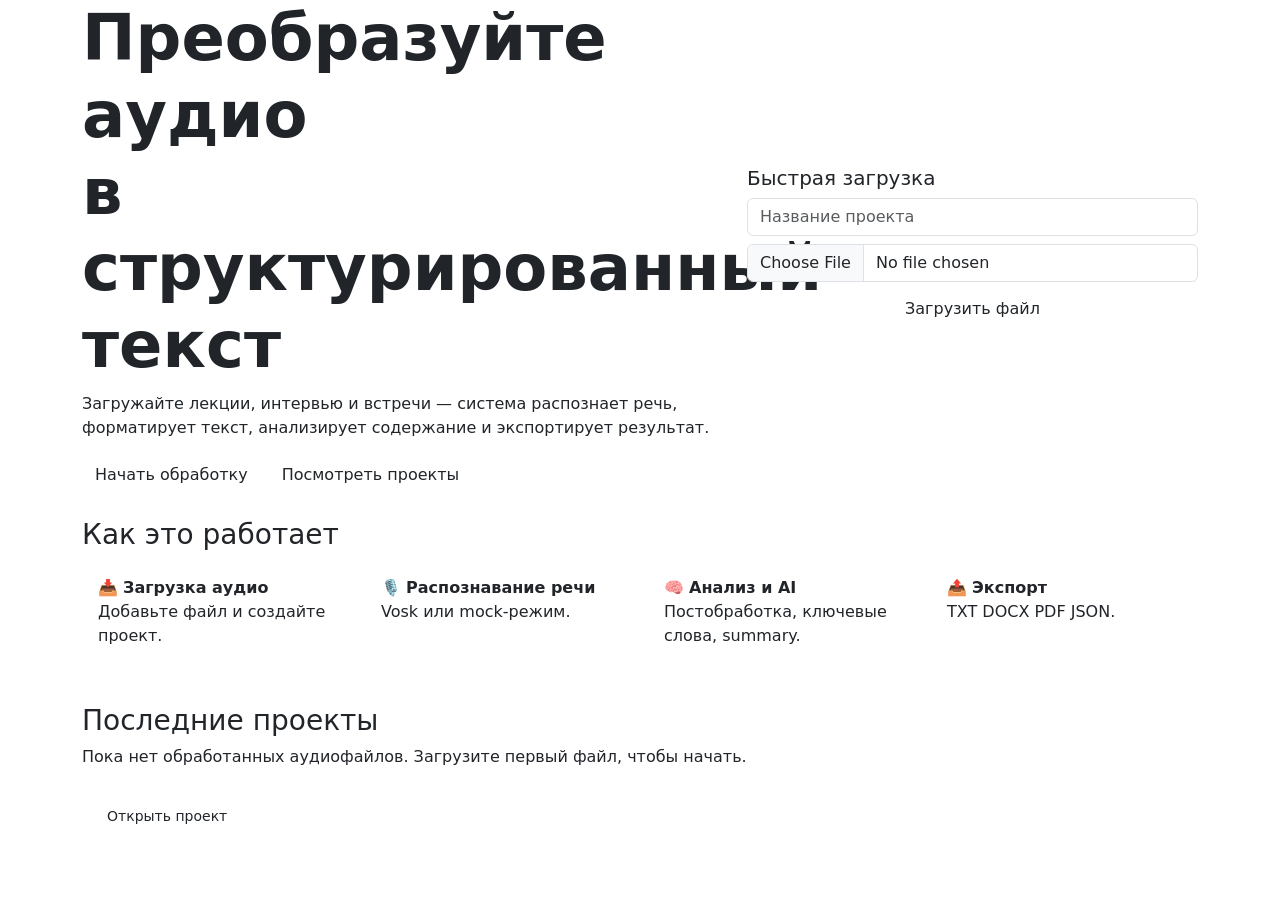
==== src/main/resources/templates/index.html @ 97df2389 "Merge remote-tracking branch 'refs/remotes/origin/codex/implement-ui/ux-improvements-in-repository' " ====
<!doctype html><html xmlns:th='http://www.thymeleaf.org' lang='ru'><head><meta charset='UTF-8'><title>AudioText Analyzer</title><link href='https://cdn.jsdelivr.net/npm/bootstrap@5.3.3/dist/css/bootstrap.min.css' rel='stylesheet'><link href='/css/app.css' rel='stylesheet'></head><body><div th:replace='~{fragments/navbar :: navbar}'></div><main class='container page-shell'><section class='hero-section'><div class='row g-4 align-items-center'><div class='col-lg-7'><h1 class='display-3 fw-bold'>Преобразуйте аудио<br><span class='decorative-word'>в структурированный текст</span></h1><p>Загружайте лекции, интервью и встречи — система распознает речь, форматирует текст, анализирует содержание и экспортирует результат.</p><a href='/workspace' class='btn btn-pink pill-button me-2'>Начать обработку</a><a href='/projects' class='btn btn-soft pill-button'>Посмотреть проекты</a></div><div class='col-lg-5'><div class='hero-card upload-card'><h5>Быстрая загрузка</h5><form method='post' action='/upload' enctype='multipart/form-data'><input name='title' class='form-control mb-2' placeholder='Название проекта' required><input type='file' name='file' class='form-control mb-2' required><button class='btn btn-navy pill-button w-100'>Загрузить файл</button></form></div></div></div></section><section class='mt-4'><h3>Как это работает</h3><div class='row g-3'><div class='col-md-3'><div class='feature-card p-3'>📥 <b>Загрузка аудио</b><p class='text-muted-custom'>Добавьте файл и создайте проект.</p></div></div><div class='col-md-3'><div class='feature-card p-3'>🎙 <b>Распознавание речи</b><p class='text-muted-custom'>Vosk или mock-режим.</p></div></div><div class='col-md-3'><div class='feature-card p-3'>🧠 <b>Анализ и AI</b><p class='text-muted-custom'>Постобработка, ключевые слова, summary.</p></div></div><div class='col-md-3'><div class='feature-card p-3'>📤 <b>Экспорт</b><p class='text-muted-custom'>TXT DOCX PDF JSON.</p></div></div></div></section><section class='mt-4'><h3>Последние проекты</h3><div th:if='${#lists.isEmpty(recentProjects)}' class='empty-state'>Пока нет обработанных аудиофайлов. Загрузите первый файл, чтобы начать.</div><div class='row g-3' th:if='${!#lists.isEmpty(recentProjects)}'><div class='col-md-4' th:each='p:${recentProjects}'><div class='soft-card p-3'><h6 th:text='${p.title}'></h6><p class='text-muted-custom' th:text='${p.originalFileName}'></p><a th:href='@{/projects/{id}(id=${p.id})}' class='btn btn-soft btn-sm'>Открыть проект</a></div></div></div></section></main><div th:replace='~{fragments/footer :: footer}'></div><script src='https://cdn.jsdelivr.net/npm/bootstrap@5.3.3/dist/js/bootstrap.bundle.min.js'></script></body></html>
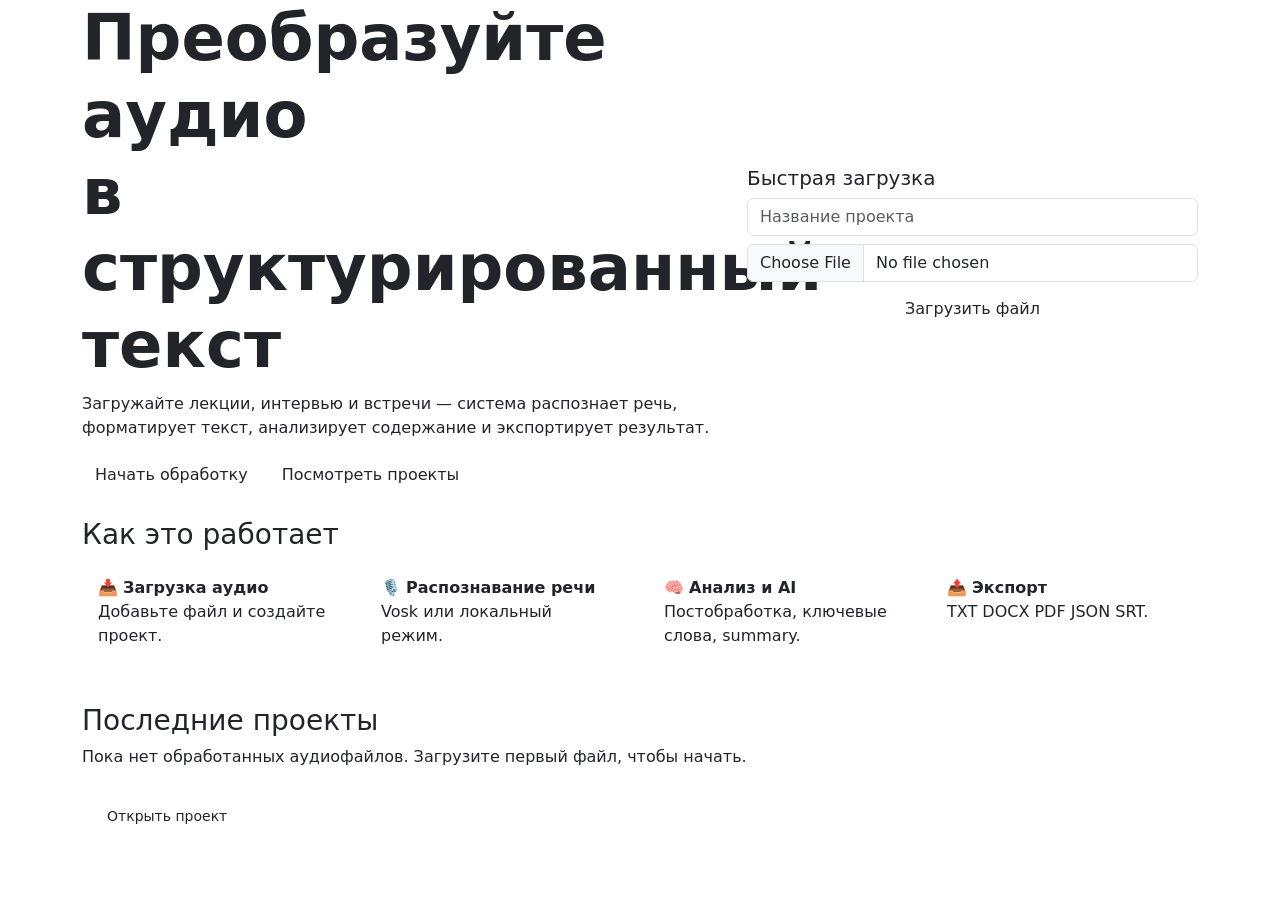
==== commit 5036a64a: "Merge remote-tracking branch 'refs/remotes/origin/codex/implement-gigachat-integration-and-ui-update" ====
--- a/src/main/resources/templates/index.html
+++ b/src/main/resources/templates/index.html
@@ -1 +1 @@
-<!doctype html><html xmlns:th='http://www.thymeleaf.org' lang='ru'><head><meta charset='UTF-8'><title>AudioText Analyzer</title><link href='https://cdn.jsdelivr.net/npm/bootstrap@5.3.3/dist/css/bootstrap.min.css' rel='stylesheet'><link href='/css/app.css' rel='stylesheet'></head><body><div th:replace='~{fragments/navbar :: navbar}'></div><main class='container page-shell'><section class='hero-section'><div class='row g-4 align-items-center'><div class='col-lg-7'><h1 class='display-3 fw-bold'>Преобразуйте аудио<br><span class='decorative-word'>в структурированный текст</span></h1><p>Загружайте лекции, интервью и встречи — система распознает речь, форматирует текст, анализирует содержание и экспортирует результат.</p><a href='/workspace' class='btn btn-pink pill-button me-2'>Начать обработку</a><a href='/projects' class='btn btn-soft pill-button'>Посмотреть проекты</a></div><div class='col-lg-5'><div class='hero-card upload-card'><h5>Быстрая загрузка</h5><form method='post' action='/upload' enctype='multipart/form-data'><input name='title' class='form-control mb-2' placeholder='Название проекта' required><input type='file' name='file' class='form-control mb-2' required><button class='btn btn-navy pill-button w-100'>Загрузить файл</button></form></div></div></div></section><section class='mt-4'><h3>Как это работает</h3><div class='row g-3'><div class='col-md-3'><div class='feature-card p-3'>📥 <b>Загрузка аудио</b><p class='text-muted-custom'>Добавьте файл и создайте проект.</p></div></div><div class='col-md-3'><div class='feature-card p-3'>🎙 <b>Распознавание речи</b><p class='text-muted-custom'>Vosk или mock-режим.</p></div></div><div class='col-md-3'><div class='feature-card p-3'>🧠 <b>Анализ и AI</b><p class='text-muted-custom'>Постобработка, ключевые слова, summary.</p></div></div><div class='col-md-3'><div class='feature-card p-3'>📤 <b>Экспорт</b><p class='text-muted-custom'>TXT DOCX PDF JSON.</p></div></div></div></section><section class='mt-4'><h3>Последние проекты</h3><div th:if='${#lists.isEmpty(recentProjects)}' class='empty-state'>Пока нет обработанных аудиофайлов. Загрузите первый файл, чтобы начать.</div><div class='row g-3' th:if='${!#lists.isEmpty(recentProjects)}'><div class='col-md-4' th:each='p:${recentProjects}'><div class='soft-card p-3'><h6 th:text='${p.title}'></h6><p class='text-muted-custom' th:text='${p.originalFileName}'></p><a th:href='@{/projects/{id}(id=${p.id})}' class='btn btn-soft btn-sm'>Открыть проект</a></div></div></div></section></main><div th:replace='~{fragments/footer :: footer}'></div><script src='https://cdn.jsdelivr.net/npm/bootstrap@5.3.3/dist/js/bootstrap.bundle.min.js'></script></body></html>
+<!doctype html><html xmlns:th='http://www.thymeleaf.org' lang='ru'><head><meta charset='UTF-8'><title>AudioText Analyzer</title><link href='https://cdn.jsdelivr.net/npm/bootstrap@5.3.3/dist/css/bootstrap.min.css' rel='stylesheet'><link href='/css/app.css' rel='stylesheet'></head><body><div th:replace='~{fragments/navbar :: navbar}'></div><main class='container page-shell'><section class='hero-section'><div class='row g-4 align-items-center'><div class='col-lg-7'><h1 class='display-3 fw-bold'>Преобразуйте аудио<br><span class='decorative-word'>в структурированный текст</span></h1><p>Загружайте лекции, интервью и встречи — система распознает речь, форматирует текст, анализирует содержание и экспортирует результат.</p><a href='/workspace' class='btn btn-pink pill-button me-2'>Начать обработку</a><a href='/projects' class='btn btn-soft pill-button'>Посмотреть проекты</a></div><div class='col-lg-5'><div class='hero-card upload-card'><h5>Быстрая загрузка</h5><form method='post' action='/upload' enctype='multipart/form-data'><input name='title' class='form-control mb-2' placeholder='Название проекта' required><input type='file' name='file' class='form-control mb-2' required><button class='btn btn-navy pill-button w-100'>Загрузить файл</button></form></div></div></div></section><section class='mt-4'><h3>Как это работает</h3><div class='row g-3'><div class='col-md-3'><div class='feature-card p-3'>📥 <b>Загрузка аудио</b><p class='text-muted-custom'>Добавьте файл и создайте проект.</p></div></div><div class='col-md-3'><div class='feature-card p-3'>🎙 <b>Распознавание речи</b><p class='text-muted-custom'>Vosk или локальный режим.</p></div></div><div class='col-md-3'><div class='feature-card p-3'>🧠 <b>Анализ и AI</b><p class='text-muted-custom'>Постобработка, ключевые слова, summary.</p></div></div><div class='col-md-3'><div class='feature-card p-3'>📤 <b>Экспорт</b><p class='text-muted-custom'>TXT DOCX PDF JSON SRT.</p></div></div></div></section><section class='mt-4'><h3>Последние проекты</h3><div th:if='${#lists.isEmpty(recentProjects)}' class='empty-state'>Пока нет обработанных аудиофайлов. Загрузите первый файл, чтобы начать.</div><div class='row g-3' th:if='${!#lists.isEmpty(recentProjects)}'><div class='col-md-4' th:each='p:${recentProjects}'><div class='soft-card p-3'><h6 th:text='${p.title}'></h6><p class='text-muted-custom' th:text='${p.originalFileName}'></p><a th:href='@{/projects/{id}(id=${p.id})}' class='btn btn-soft btn-sm'>Открыть проект</a></div></div></div></section></main><script src='https://cdn.jsdelivr.net/npm/bootstrap@5.3.3/dist/js/bootstrap.bundle.min.js'></script></body></html>
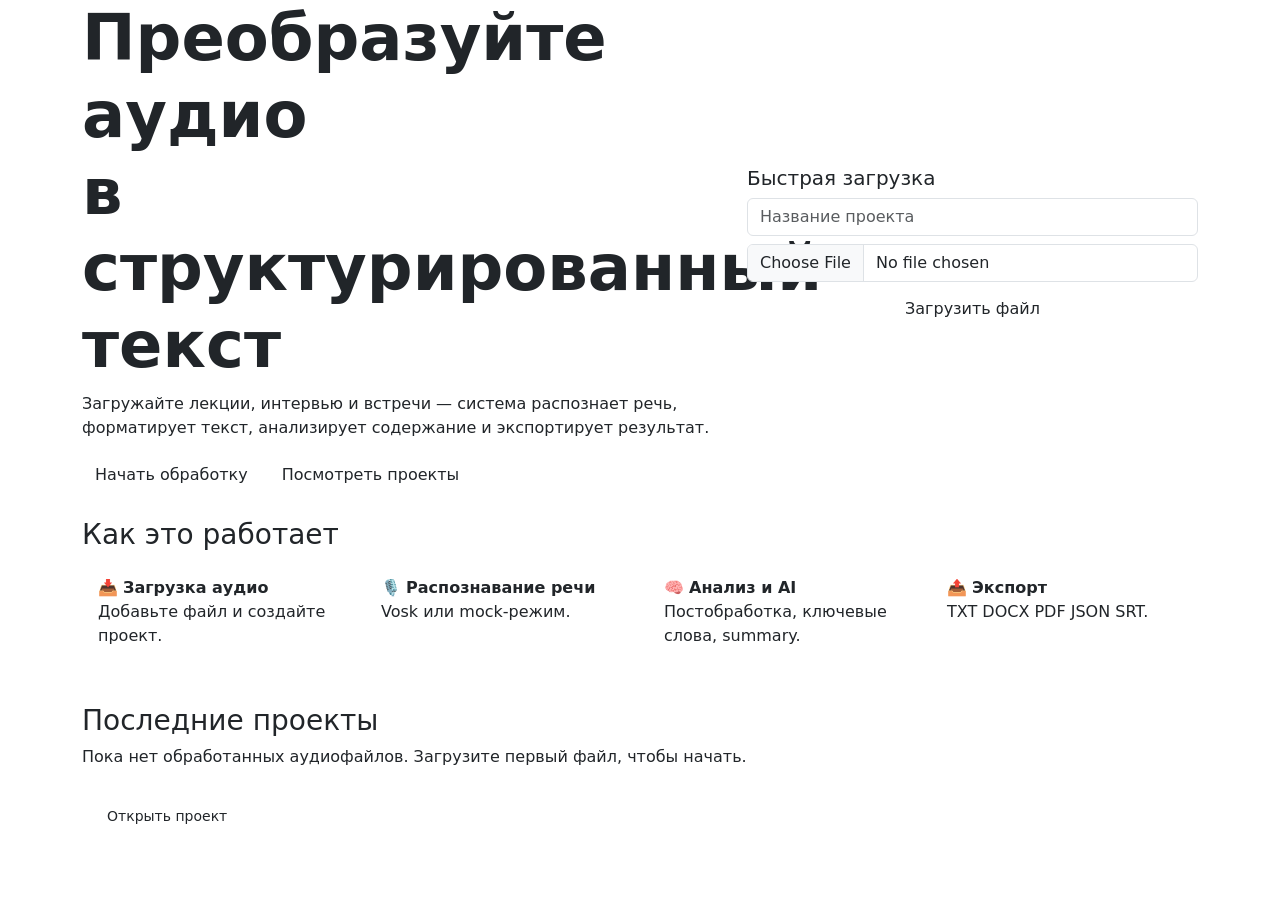
==== commit aed9fbbc: "Implement real Vosk transcription pipeline with word/segment extraction" ====
--- a/src/main/resources/templates/index.html
+++ b/src/main/resources/templates/index.html
@@ -1 +1 @@
-<!doctype html><html xmlns:th='http://www.thymeleaf.org' lang='ru'><head><meta charset='UTF-8'><title>AudioText Analyzer</title><link href='https://cdn.jsdelivr.net/npm/bootstrap@5.3.3/dist/css/bootstrap.min.css' rel='stylesheet'><link href='/css/app.css' rel='stylesheet'></head><body><div th:replace='~{fragments/navbar :: navbar}'></div><main class='container page-shell'><section class='hero-section'><div class='row g-4 align-items-center'><div class='col-lg-7'><h1 class='display-3 fw-bold'>Преобразуйте аудио<br><span class='decorative-word'>в структурированный текст</span></h1><p>Загружайте лекции, интервью и встречи — система распознает речь, форматирует текст, анализирует содержание и экспортирует результат.</p><a href='/workspace' class='btn btn-pink pill-button me-2'>Начать обработку</a><a href='/projects' class='btn btn-soft pill-button'>Посмотреть проекты</a></div><div class='col-lg-5'><div class='hero-card upload-card'><h5>Быстрая загрузка</h5><form method='post' action='/upload' enctype='multipart/form-data'><input name='title' class='form-control mb-2' placeholder='Название проекта' required><input type='file' name='file' class='form-control mb-2' required><button class='btn btn-navy pill-button w-100'>Загрузить файл</button></form></div></div></div></section><section class='mt-4'><h3>Как это работает</h3><div class='row g-3'><div class='col-md-3'><div class='feature-card p-3'>📥 <b>Загрузка аудио</b><p class='text-muted-custom'>Добавьте файл и создайте проект.</p></div></div><div class='col-md-3'><div class='feature-card p-3'>🎙 <b>Распознавание речи</b><p class='text-muted-custom'>Vosk или локальный режим.</p></div></div><div class='col-md-3'><div class='feature-card p-3'>🧠 <b>Анализ и AI</b><p class='text-muted-custom'>Постобработка, ключевые слова, summary.</p></div></div><div class='col-md-3'><div class='feature-card p-3'>📤 <b>Экспорт</b><p class='text-muted-custom'>TXT DOCX PDF JSON SRT.</p></div></div></div></section><section class='mt-4'><h3>Последние проекты</h3><div th:if='${#lists.isEmpty(recentProjects)}' class='empty-state'>Пока нет обработанных аудиофайлов. Загрузите первый файл, чтобы начать.</div><div class='row g-3' th:if='${!#lists.isEmpty(recentProjects)}'><div class='col-md-4' th:each='p:${recentProjects}'><div class='soft-card p-3'><h6 th:text='${p.title}'></h6><p class='text-muted-custom' th:text='${p.originalFileName}'></p><a th:href='@{/projects/{id}(id=${p.id})}' class='btn btn-soft btn-sm'>Открыть проект</a></div></div></div></section></main><script src='https://cdn.jsdelivr.net/npm/bootstrap@5.3.3/dist/js/bootstrap.bundle.min.js'></script></body></html>
+<!doctype html><html xmlns:th='http://www.thymeleaf.org' lang='ru'><head><meta charset='UTF-8'><title>AudioText Analyzer</title><link href='https://cdn.jsdelivr.net/npm/bootstrap@5.3.3/dist/css/bootstrap.min.css' rel='stylesheet'><link href='/css/app.css' rel='stylesheet'></head><body><div th:replace='fragments/navbar :: navbar'></div><main class='container page-shell'><section class='hero-section'><div class='row g-4 align-items-center'><div class='col-lg-7'><h1 class='display-3 fw-bold'>Преобразуйте аудио<br><span class='decorative-word'>в структурированный текст</span></h1><p>Загружайте лекции, интервью и встречи — система распознает речь, форматирует текст, анализирует содержание и экспортирует результат.</p><a href='/workspace' class='btn btn-pink pill-button me-2'>Начать обработку</a><a href='/projects' class='btn btn-soft pill-button'>Посмотреть проекты</a></div><div class='col-lg-5'><div class='hero-card upload-card'><h5>Быстрая загрузка</h5><form method='post' action='/upload' enctype='multipart/form-data'><input name='title' class='form-control mb-2' placeholder='Название проекта' required><input type='file' name='file' class='form-control mb-2' required><button class='btn btn-navy pill-button w-100'>Загрузить файл</button></form></div></div></div></section><section class='mt-4'><h3>Как это работает</h3><div class='row g-3'><div class='col-md-3'><div class='feature-card p-3'>📥 <b>Загрузка аудио</b><p class='text-muted-custom'>Добавьте файл и создайте проект.</p></div></div><div class='col-md-3'><div class='feature-card p-3'>🎙 <b>Распознавание речи</b><p class='text-muted-custom'>Vosk или mock-режим.</p></div></div><div class='col-md-3'><div class='feature-card p-3'>🧠 <b>Анализ и AI</b><p class='text-muted-custom'>Постобработка, ключевые слова, summary.</p></div></div><div class='col-md-3'><div class='feature-card p-3'>📤 <b>Экспорт</b><p class='text-muted-custom'>TXT DOCX PDF JSON SRT.</p></div></div></div></section><section class='mt-4'><h3>Последние проекты</h3><div th:if='${#lists.isEmpty(recentProjects)}' class='empty-state'>Пока нет обработанных аудиофайлов. Загрузите первый файл, чтобы начать.</div><div class='row g-3' th:if='${!#lists.isEmpty(recentProjects)}'><div class='col-md-4' th:each='p:${recentProjects}'><div class='soft-card p-3'><h6 th:text='${p.title}'></h6><p class='text-muted-custom' th:text='${p.originalFileName}'></p><a th:href='@{/projects/{id}(id=${p.id})}' class='btn btn-soft btn-sm'>Открыть проект</a></div></div></div></section></main><div th:replace='fragments/footer :: footer'></div><script src='https://cdn.jsdelivr.net/npm/bootstrap@5.3.3/dist/js/bootstrap.bundle.min.js'></script></body></html>
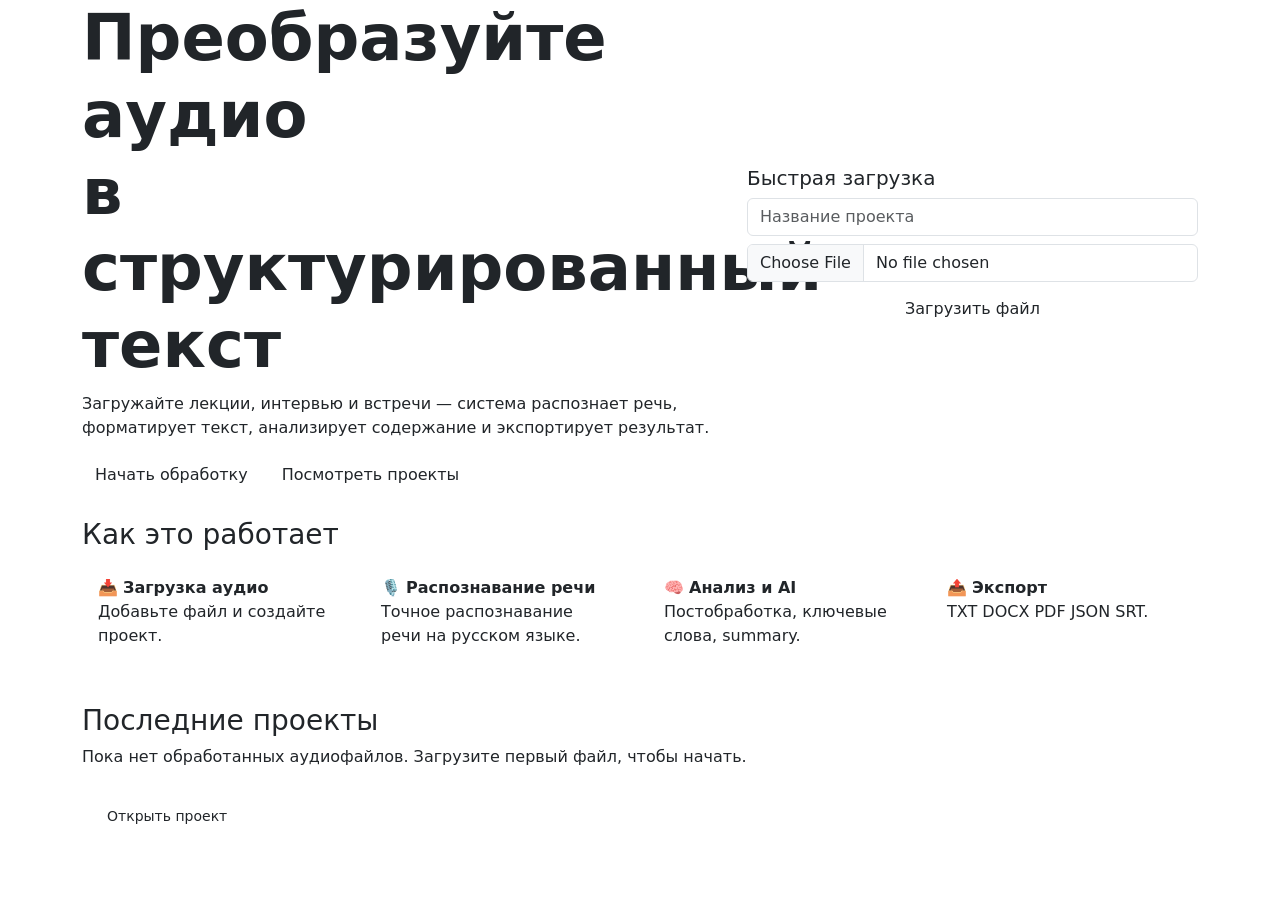
==== commit d0a1dbb5: "Polish UI flows, help content, processing indicators, and duration-aware analytics" ====
--- a/src/main/resources/templates/index.html
+++ b/src/main/resources/templates/index.html
@@ -1 +1 @@
-<!doctype html><html xmlns:th='http://www.thymeleaf.org' lang='ru'><head><meta charset='UTF-8'><title>AudioText Analyzer</title><link href='https://cdn.jsdelivr.net/npm/bootstrap@5.3.3/dist/css/bootstrap.min.css' rel='stylesheet'><link href='/css/app.css' rel='stylesheet'></head><body><div th:replace='fragments/navbar :: navbar'></div><main class='container page-shell'><section class='hero-section'><div class='row g-4 align-items-center'><div class='col-lg-7'><h1 class='display-3 fw-bold'>Преобразуйте аудио<br><span class='decorative-word'>в структурированный текст</span></h1><p>Загружайте лекции, интервью и встречи — система распознает речь, форматирует текст, анализирует содержание и экспортирует результат.</p><a href='/workspace' class='btn btn-pink pill-button me-2'>Начать обработку</a><a href='/projects' class='btn btn-soft pill-button'>Посмотреть проекты</a></div><div class='col-lg-5'><div class='hero-card upload-card'><h5>Быстрая загрузка</h5><form method='post' action='/upload' enctype='multipart/form-data'><input name='title' class='form-control mb-2' placeholder='Название проекта' required><input type='file' name='file' class='form-control mb-2' required><button class='btn btn-navy pill-button w-100'>Загрузить файл</button></form></div></div></div></section><section class='mt-4'><h3>Как это работает</h3><div class='row g-3'><div class='col-md-3'><div class='feature-card p-3'>📥 <b>Загрузка аудио</b><p class='text-muted-custom'>Добавьте файл и создайте проект.</p></div></div><div class='col-md-3'><div class='feature-card p-3'>🎙 <b>Распознавание речи</b><p class='text-muted-custom'>Vosk или mock-режим.</p></div></div><div class='col-md-3'><div class='feature-card p-3'>🧠 <b>Анализ и AI</b><p class='text-muted-custom'>Постобработка, ключевые слова, summary.</p></div></div><div class='col-md-3'><div class='feature-card p-3'>📤 <b>Экспорт</b><p class='text-muted-custom'>TXT DOCX PDF JSON SRT.</p></div></div></div></section><section class='mt-4'><h3>Последние проекты</h3><div th:if='${#lists.isEmpty(recentProjects)}' class='empty-state'>Пока нет обработанных аудиофайлов. Загрузите первый файл, чтобы начать.</div><div class='row g-3' th:if='${!#lists.isEmpty(recentProjects)}'><div class='col-md-4' th:each='p:${recentProjects}'><div class='soft-card p-3'><h6 th:text='${p.title}'></h6><p class='text-muted-custom' th:text='${p.originalFileName}'></p><a th:href='@{/projects/{id}(id=${p.id})}' class='btn btn-soft btn-sm'>Открыть проект</a></div></div></div></section></main><div th:replace='fragments/footer :: footer'></div><script src='https://cdn.jsdelivr.net/npm/bootstrap@5.3.3/dist/js/bootstrap.bundle.min.js'></script></body></html>
+<!doctype html><html xmlns:th='http://www.thymeleaf.org' lang='ru'><head><meta charset='UTF-8'><title>AudioText Analyzer</title><link href='https://cdn.jsdelivr.net/npm/bootstrap@5.3.3/dist/css/bootstrap.min.css' rel='stylesheet'><link href='/css/app.css' rel='stylesheet'></head><body><div th:replace='~{fragments/navbar :: navbar}'></div><main class='container page-shell'><section class='hero-section'><div class='row g-4 align-items-center'><div class='col-lg-7'><h1 class='display-3 fw-bold'>Преобразуйте аудио<br><span class='decorative-word'>в структурированный текст</span></h1><p>Загружайте лекции, интервью и встречи — система распознает речь, форматирует текст, анализирует содержание и экспортирует результат.</p><a href='/workspace' class='btn btn-pink pill-button me-2'>Начать обработку</a><a href='/projects' class='btn btn-soft pill-button'>Посмотреть проекты</a></div><div class='col-lg-5'><div class='hero-card upload-card'><h5>Быстрая загрузка</h5><form method='post' action='/upload' enctype='multipart/form-data'><input name='title' class='form-control mb-2' placeholder='Название проекта' required><input type='file' name='file' class='form-control mb-2' required><button class='btn btn-navy pill-button w-100'>Загрузить файл</button></form></div></div></div></section><section class='mt-4'><h3>Как это работает</h3><div class='row g-3'><div class='col-md-3'><div class='feature-card p-3'>📥 <b>Загрузка аудио</b><p class='text-muted-custom'>Добавьте файл и создайте проект.</p></div></div><div class='col-md-3'><div class='feature-card p-3'>🎙 <b>Распознавание речи</b><p class='text-muted-custom'>Точное распознавание речи на русском языке.</p></div></div><div class='col-md-3'><div class='feature-card p-3'>🧠 <b>Анализ и AI</b><p class='text-muted-custom'>Постобработка, ключевые слова, summary.</p></div></div><div class='col-md-3'><div class='feature-card p-3'>📤 <b>Экспорт</b><p class='text-muted-custom'>TXT DOCX PDF JSON SRT.</p></div></div></div></section><section class='mt-4'><h3>Последние проекты</h3><div th:if='${#lists.isEmpty(recentProjects)}' class='empty-state'>Пока нет обработанных аудиофайлов. Загрузите первый файл, чтобы начать.</div><div class='row g-3' th:if='${!#lists.isEmpty(recentProjects)}'><div class='col-md-4' th:each='p:${recentProjects}'><div class='soft-card p-3'><h6 th:text='${p.title}'></h6><p class='text-muted-custom' th:text='${p.originalFileName}'></p><a th:href='@{/projects/{id}(id=${p.id})}' class='btn btn-soft btn-sm'>Открыть проект</a></div></div></div></section></main><div th:replace='~{fragments/footer :: footer}'></div><script src='https://cdn.jsdelivr.net/npm/bootstrap@5.3.3/dist/js/bootstrap.bundle.min.js'></script></body></html>
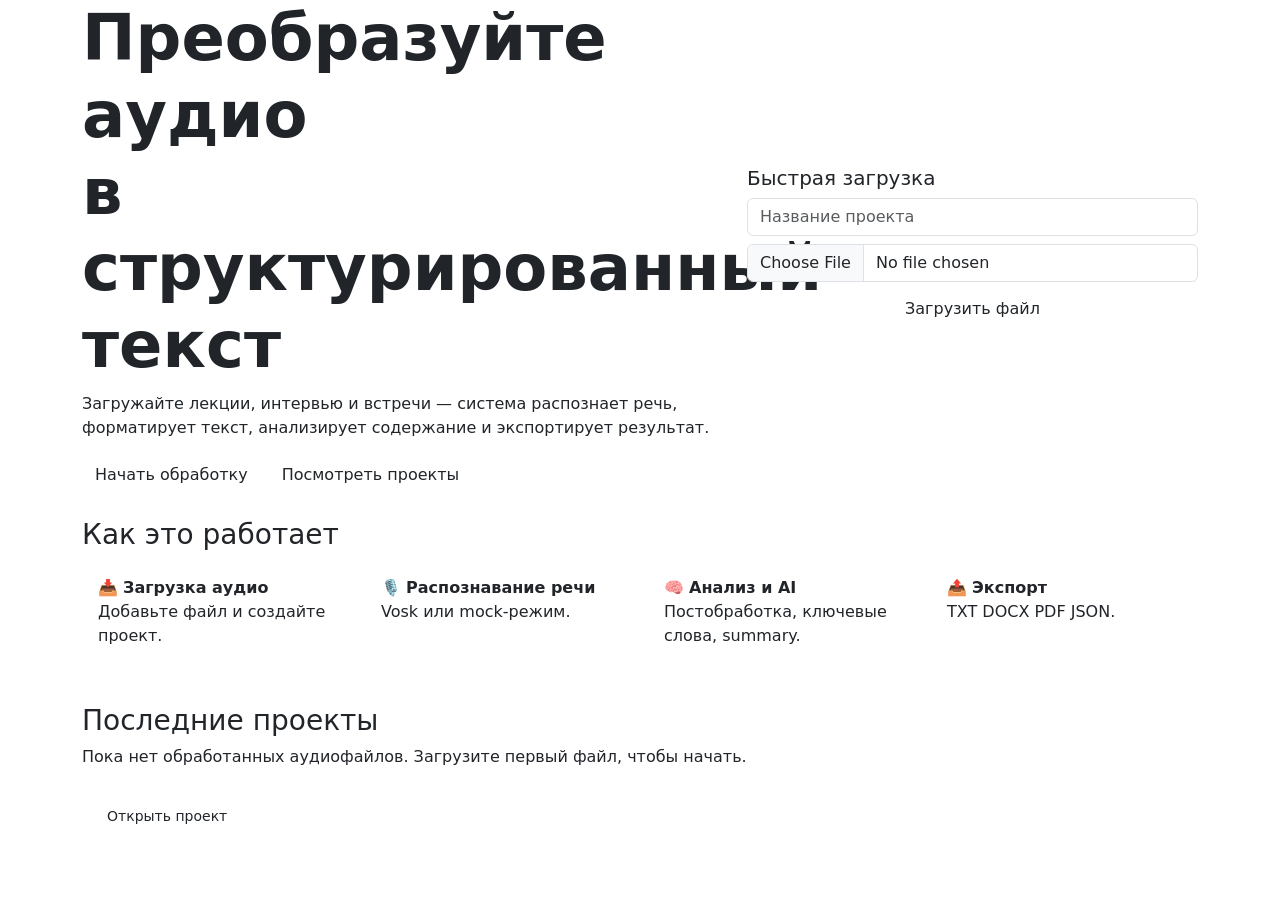
==== commit 23350bb0: "Refine UI status behavior and remove SRT/segments from UI" ====
--- a/src/main/resources/templates/index.html
+++ b/src/main/resources/templates/index.html
@@ -1 +1 @@
-<!doctype html><html xmlns:th='http://www.thymeleaf.org' lang='ru'><head><meta charset='UTF-8'><title>AudioText Analyzer</title><link href='https://cdn.jsdelivr.net/npm/bootstrap@5.3.3/dist/css/bootstrap.min.css' rel='stylesheet'><link href='/css/app.css' rel='stylesheet'></head><body><div th:replace='~{fragments/navbar :: navbar}'></div><main class='container page-shell'><section class='hero-section'><div class='row g-4 align-items-center'><div class='col-lg-7'><h1 class='display-3 fw-bold'>Преобразуйте аудио<br><span class='decorative-word'>в структурированный текст</span></h1><p>Загружайте лекции, интервью и встречи — система распознает речь, форматирует текст, анализирует содержание и экспортирует результат.</p><a href='/workspace' class='btn btn-pink pill-button me-2'>Начать обработку</a><a href='/projects' class='btn btn-soft pill-button'>Посмотреть проекты</a></div><div class='col-lg-5'><div class='hero-card upload-card'><h5>Быстрая загрузка</h5><form method='post' action='/upload' enctype='multipart/form-data'><input name='title' class='form-control mb-2' placeholder='Название проекта' required><input type='file' name='file' class='form-control mb-2' required><button class='btn btn-navy pill-button w-100'>Загрузить файл</button></form></div></div></div></section><section class='mt-4'><h3>Как это работает</h3><div class='row g-3'><div class='col-md-3'><div class='feature-card p-3'>📥 <b>Загрузка аудио</b><p class='text-muted-custom'>Добавьте файл и создайте проект.</p></div></div><div class='col-md-3'><div class='feature-card p-3'>🎙 <b>Распознавание речи</b><p class='text-muted-custom'>Точное распознавание речи на русском языке.</p></div></div><div class='col-md-3'><div class='feature-card p-3'>🧠 <b>Анализ и AI</b><p class='text-muted-custom'>Постобработка, ключевые слова, summary.</p></div></div><div class='col-md-3'><div class='feature-card p-3'>📤 <b>Экспорт</b><p class='text-muted-custom'>TXT DOCX PDF JSON SRT.</p></div></div></div></section><section class='mt-4'><h3>Последние проекты</h3><div th:if='${#lists.isEmpty(recentProjects)}' class='empty-state'>Пока нет обработанных аудиофайлов. Загрузите первый файл, чтобы начать.</div><div class='row g-3' th:if='${!#lists.isEmpty(recentProjects)}'><div class='col-md-4' th:each='p:${recentProjects}'><div class='soft-card p-3'><h6 th:text='${p.title}'></h6><p class='text-muted-custom' th:text='${p.originalFileName}'></p><a th:href='@{/projects/{id}(id=${p.id})}' class='btn btn-soft btn-sm'>Открыть проект</a></div></div></div></section></main><div th:replace='~{fragments/footer :: footer}'></div><script src='https://cdn.jsdelivr.net/npm/bootstrap@5.3.3/dist/js/bootstrap.bundle.min.js'></script></body></html>
+<!doctype html><html xmlns:th='http://www.thymeleaf.org' lang='ru'><head><meta charset='UTF-8'><title>AudioText Analyzer</title><link href='https://cdn.jsdelivr.net/npm/bootstrap@5.3.3/dist/css/bootstrap.min.css' rel='stylesheet'><link href='/css/app.css' rel='stylesheet'></head><body><div th:replace='~{fragments/navbar :: navbar}'></div><main class='container page-shell'><section class='hero-section'><div class='row g-4 align-items-center'><div class='col-lg-7'><h1 class='display-3 fw-bold'>Преобразуйте аудио<br><span class='decorative-word'>в структурированный текст</span></h1><p>Загружайте лекции, интервью и встречи — система распознает речь, форматирует текст, анализирует содержание и экспортирует результат.</p><a href='/workspace' class='btn btn-pink pill-button me-2'>Начать обработку</a><a href='/projects' class='btn btn-soft pill-button'>Посмотреть проекты</a></div><div class='col-lg-5'><div class='hero-card upload-card'><h5>Быстрая загрузка</h5><form method='post' action='/upload' enctype='multipart/form-data'><input name='title' class='form-control mb-2' placeholder='Название проекта' required><input type='file' name='file' class='form-control mb-2' required><button class='btn btn-navy pill-button w-100'>Загрузить файл</button></form></div></div></div></section><section class='mt-4'><h3>Как это работает</h3><div class='row g-3'><div class='col-md-3'><div class='feature-card p-3'>📥 <b>Загрузка аудио</b><p class='text-muted-custom'>Добавьте файл и создайте проект.</p></div></div><div class='col-md-3'><div class='feature-card p-3'>🎙 <b>Распознавание речи</b><p class='text-muted-custom'>Vosk или mock-режим.</p></div></div><div class='col-md-3'><div class='feature-card p-3'>🧠 <b>Анализ и AI</b><p class='text-muted-custom'>Постобработка, ключевые слова, summary.</p></div></div><div class='col-md-3'><div class='feature-card p-3'>📤 <b>Экспорт</b><p class='text-muted-custom'>TXT DOCX PDF JSON.</p></div></div></div></section><section class='mt-4'><h3>Последние проекты</h3><div th:if='${#lists.isEmpty(recentProjects)}' class='empty-state'>Пока нет обработанных аудиофайлов. Загрузите первый файл, чтобы начать.</div><div class='row g-3' th:if='${!#lists.isEmpty(recentProjects)}'><div class='col-md-4' th:each='p:${recentProjects}'><div class='soft-card p-3'><h6 th:text='${p.title}'></h6><p class='text-muted-custom' th:text='${p.originalFileName}'></p><a th:href='@{/projects/{id}(id=${p.id})}' class='btn btn-soft btn-sm'>Открыть проект</a></div></div></div></section></main><div th:replace='~{fragments/footer :: footer}'></div><script src='https://cdn.jsdelivr.net/npm/bootstrap@5.3.3/dist/js/bootstrap.bundle.min.js'></script></body></html>
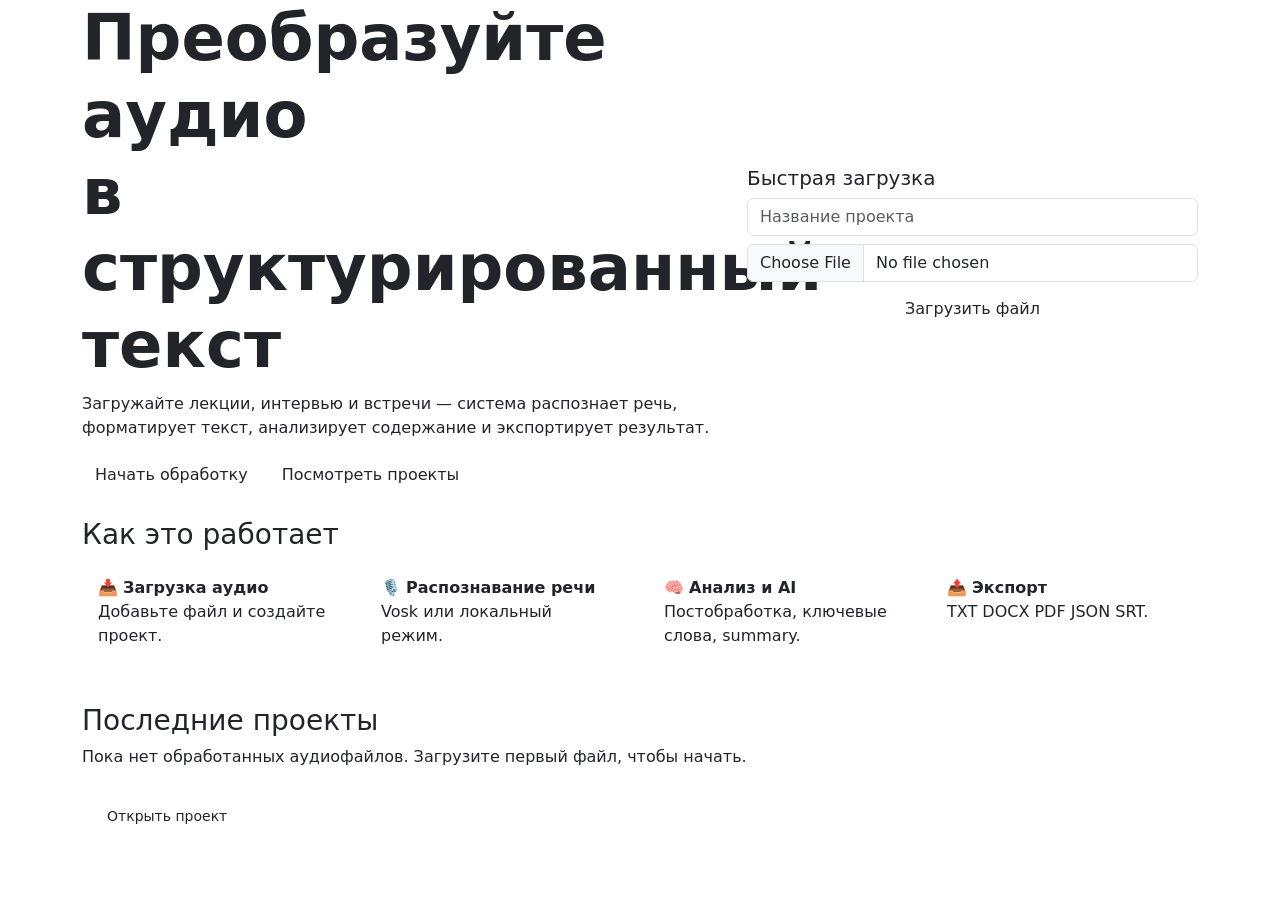
==== commit a38e3e39: "Integrate GigaChat config, refine processing UI, and remove footer" ====
--- a/src/main/resources/templates/index.html
+++ b/src/main/resources/templates/index.html
@@ -1 +1 @@
-<!doctype html><html xmlns:th='http://www.thymeleaf.org' lang='ru'><head><meta charset='UTF-8'><title>AudioText Analyzer</title><link href='https://cdn.jsdelivr.net/npm/bootstrap@5.3.3/dist/css/bootstrap.min.css' rel='stylesheet'><link href='/css/app.css' rel='stylesheet'></head><body><div th:replace='~{fragments/navbar :: navbar}'></div><main class='container page-shell'><section class='hero-section'><div class='row g-4 align-items-center'><div class='col-lg-7'><h1 class='display-3 fw-bold'>Преобразуйте аудио<br><span class='decorative-word'>в структурированный текст</span></h1><p>Загружайте лекции, интервью и встречи — система распознает речь, форматирует текст, анализирует содержание и экспортирует результат.</p><a href='/workspace' class='btn btn-pink pill-button me-2'>Начать обработку</a><a href='/projects' class='btn btn-soft pill-button'>Посмотреть проекты</a></div><div class='col-lg-5'><div class='hero-card upload-card'><h5>Быстрая загрузка</h5><form method='post' action='/upload' enctype='multipart/form-data'><input name='title' class='form-control mb-2' placeholder='Название проекта' required><input type='file' name='file' class='form-control mb-2' required><button class='btn btn-navy pill-button w-100'>Загрузить файл</button></form></div></div></div></section><section class='mt-4'><h3>Как это работает</h3><div class='row g-3'><div class='col-md-3'><div class='feature-card p-3'>📥 <b>Загрузка аудио</b><p class='text-muted-custom'>Добавьте файл и создайте проект.</p></div></div><div class='col-md-3'><div class='feature-card p-3'>🎙 <b>Распознавание речи</b><p class='text-muted-custom'>Vosk или mock-режим.</p></div></div><div class='col-md-3'><div class='feature-card p-3'>🧠 <b>Анализ и AI</b><p class='text-muted-custom'>Постобработка, ключевые слова, summary.</p></div></div><div class='col-md-3'><div class='feature-card p-3'>📤 <b>Экспорт</b><p class='text-muted-custom'>TXT DOCX PDF JSON.</p></div></div></div></section><section class='mt-4'><h3>Последние проекты</h3><div th:if='${#lists.isEmpty(recentProjects)}' class='empty-state'>Пока нет обработанных аудиофайлов. Загрузите первый файл, чтобы начать.</div><div class='row g-3' th:if='${!#lists.isEmpty(recentProjects)}'><div class='col-md-4' th:each='p:${recentProjects}'><div class='soft-card p-3'><h6 th:text='${p.title}'></h6><p class='text-muted-custom' th:text='${p.originalFileName}'></p><a th:href='@{/projects/{id}(id=${p.id})}' class='btn btn-soft btn-sm'>Открыть проект</a></div></div></div></section></main><div th:replace='~{fragments/footer :: footer}'></div><script src='https://cdn.jsdelivr.net/npm/bootstrap@5.3.3/dist/js/bootstrap.bundle.min.js'></script></body></html>
+<!doctype html><html xmlns:th='http://www.thymeleaf.org' lang='ru'><head><meta charset='UTF-8'><title>AudioText Analyzer</title><link href='https://cdn.jsdelivr.net/npm/bootstrap@5.3.3/dist/css/bootstrap.min.css' rel='stylesheet'><link href='/css/app.css' rel='stylesheet'></head><body><div th:replace='~{fragments/navbar :: navbar}'></div><main class='container page-shell'><section class='hero-section'><div class='row g-4 align-items-center'><div class='col-lg-7'><h1 class='display-3 fw-bold'>Преобразуйте аудио<br><span class='decorative-word'>в структурированный текст</span></h1><p>Загружайте лекции, интервью и встречи — система распознает речь, форматирует текст, анализирует содержание и экспортирует результат.</p><a href='/workspace' class='btn btn-pink pill-button me-2'>Начать обработку</a><a href='/projects' class='btn btn-soft pill-button'>Посмотреть проекты</a></div><div class='col-lg-5'><div class='hero-card upload-card'><h5>Быстрая загрузка</h5><form method='post' action='/upload' enctype='multipart/form-data'><input name='title' class='form-control mb-2' placeholder='Название проекта' required><input type='file' name='file' class='form-control mb-2' required><button class='btn btn-navy pill-button w-100'>Загрузить файл</button></form></div></div></div></section><section class='mt-4'><h3>Как это работает</h3><div class='row g-3'><div class='col-md-3'><div class='feature-card p-3'>📥 <b>Загрузка аудио</b><p class='text-muted-custom'>Добавьте файл и создайте проект.</p></div></div><div class='col-md-3'><div class='feature-card p-3'>🎙 <b>Распознавание речи</b><p class='text-muted-custom'>Vosk или локальный режим.</p></div></div><div class='col-md-3'><div class='feature-card p-3'>🧠 <b>Анализ и AI</b><p class='text-muted-custom'>Постобработка, ключевые слова, summary.</p></div></div><div class='col-md-3'><div class='feature-card p-3'>📤 <b>Экспорт</b><p class='text-muted-custom'>TXT DOCX PDF JSON SRT.</p></div></div></div></section><section class='mt-4'><h3>Последние проекты</h3><div th:if='${#lists.isEmpty(recentProjects)}' class='empty-state'>Пока нет обработанных аудиофайлов. Загрузите первый файл, чтобы начать.</div><div class='row g-3' th:if='${!#lists.isEmpty(recentProjects)}'><div class='col-md-4' th:each='p:${recentProjects}'><div class='soft-card p-3'><h6 th:text='${p.title}'></h6><p class='text-muted-custom' th:text='${p.originalFileName}'></p><a th:href='@{/projects/{id}(id=${p.id})}' class='btn btn-soft btn-sm'>Открыть проект</a></div></div></div></section></main><script src='https://cdn.jsdelivr.net/npm/bootstrap@5.3.3/dist/js/bootstrap.bundle.min.js'></script></body></html>
